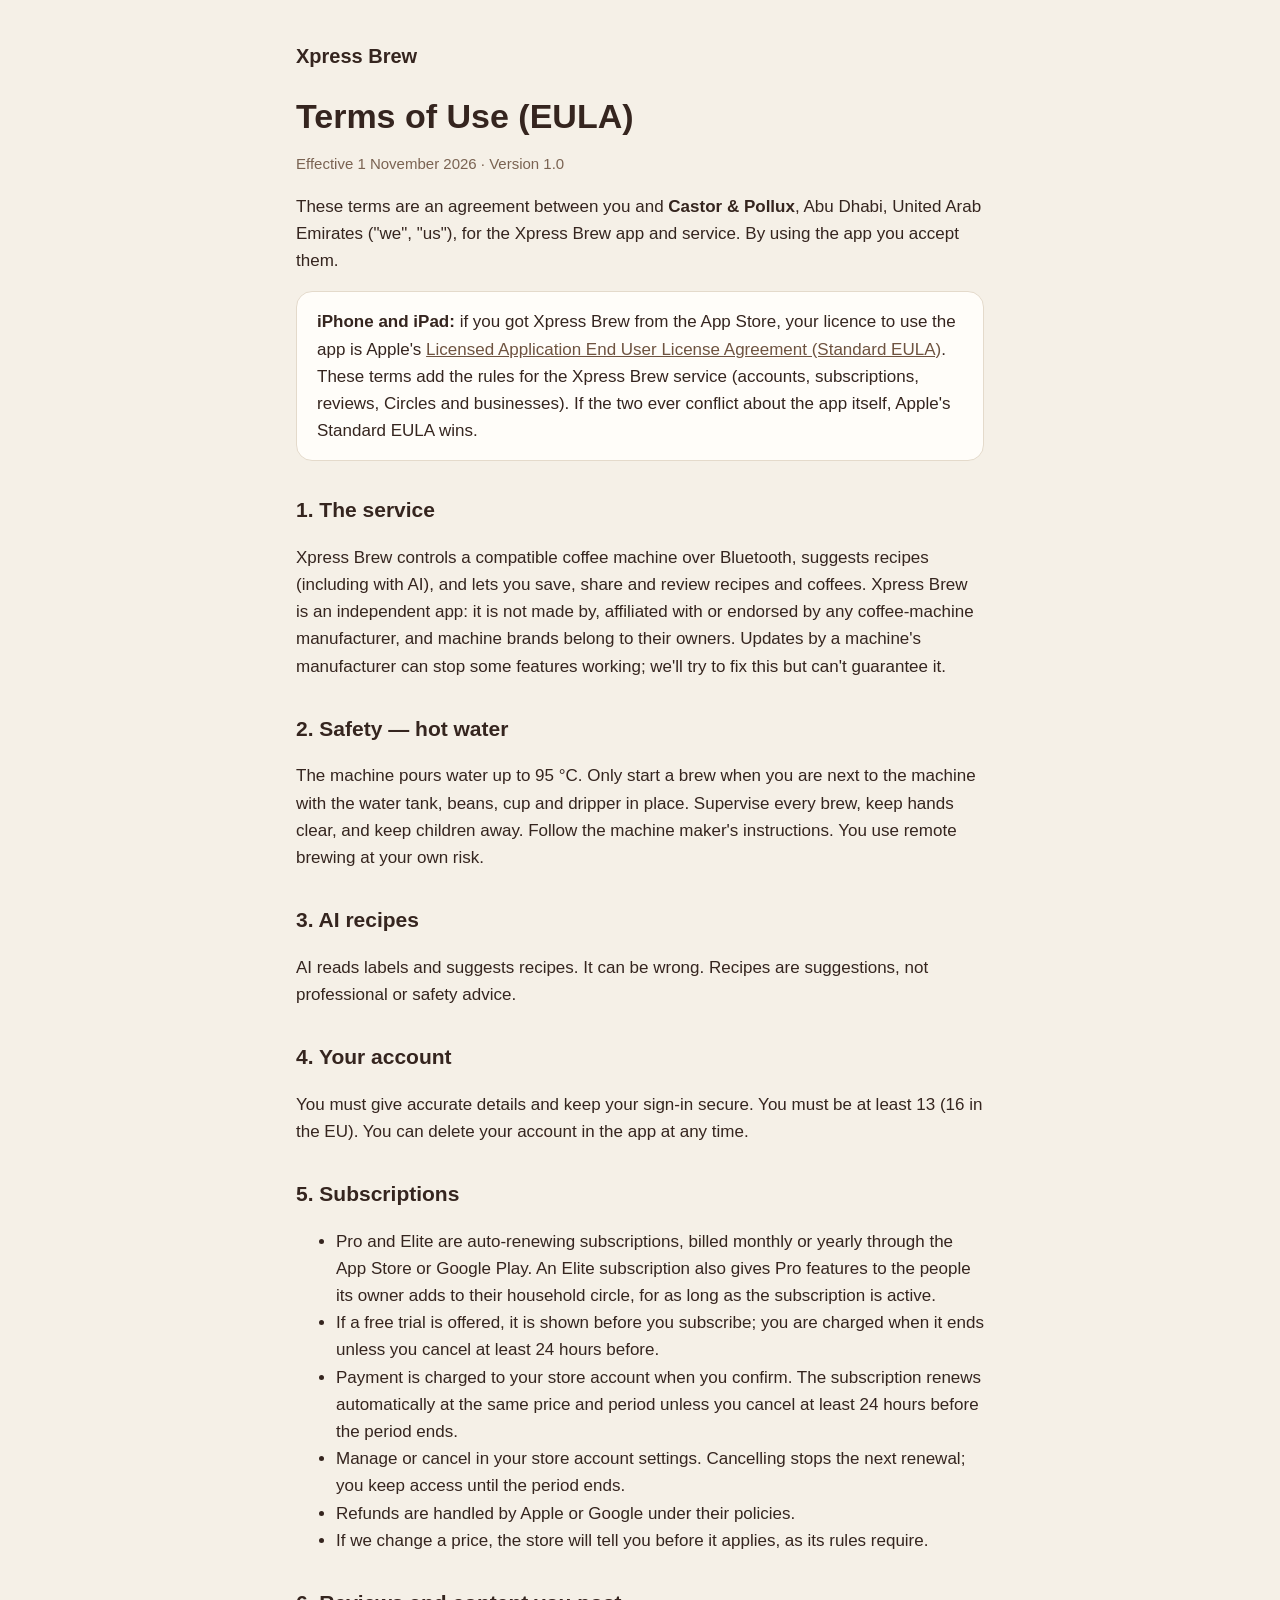
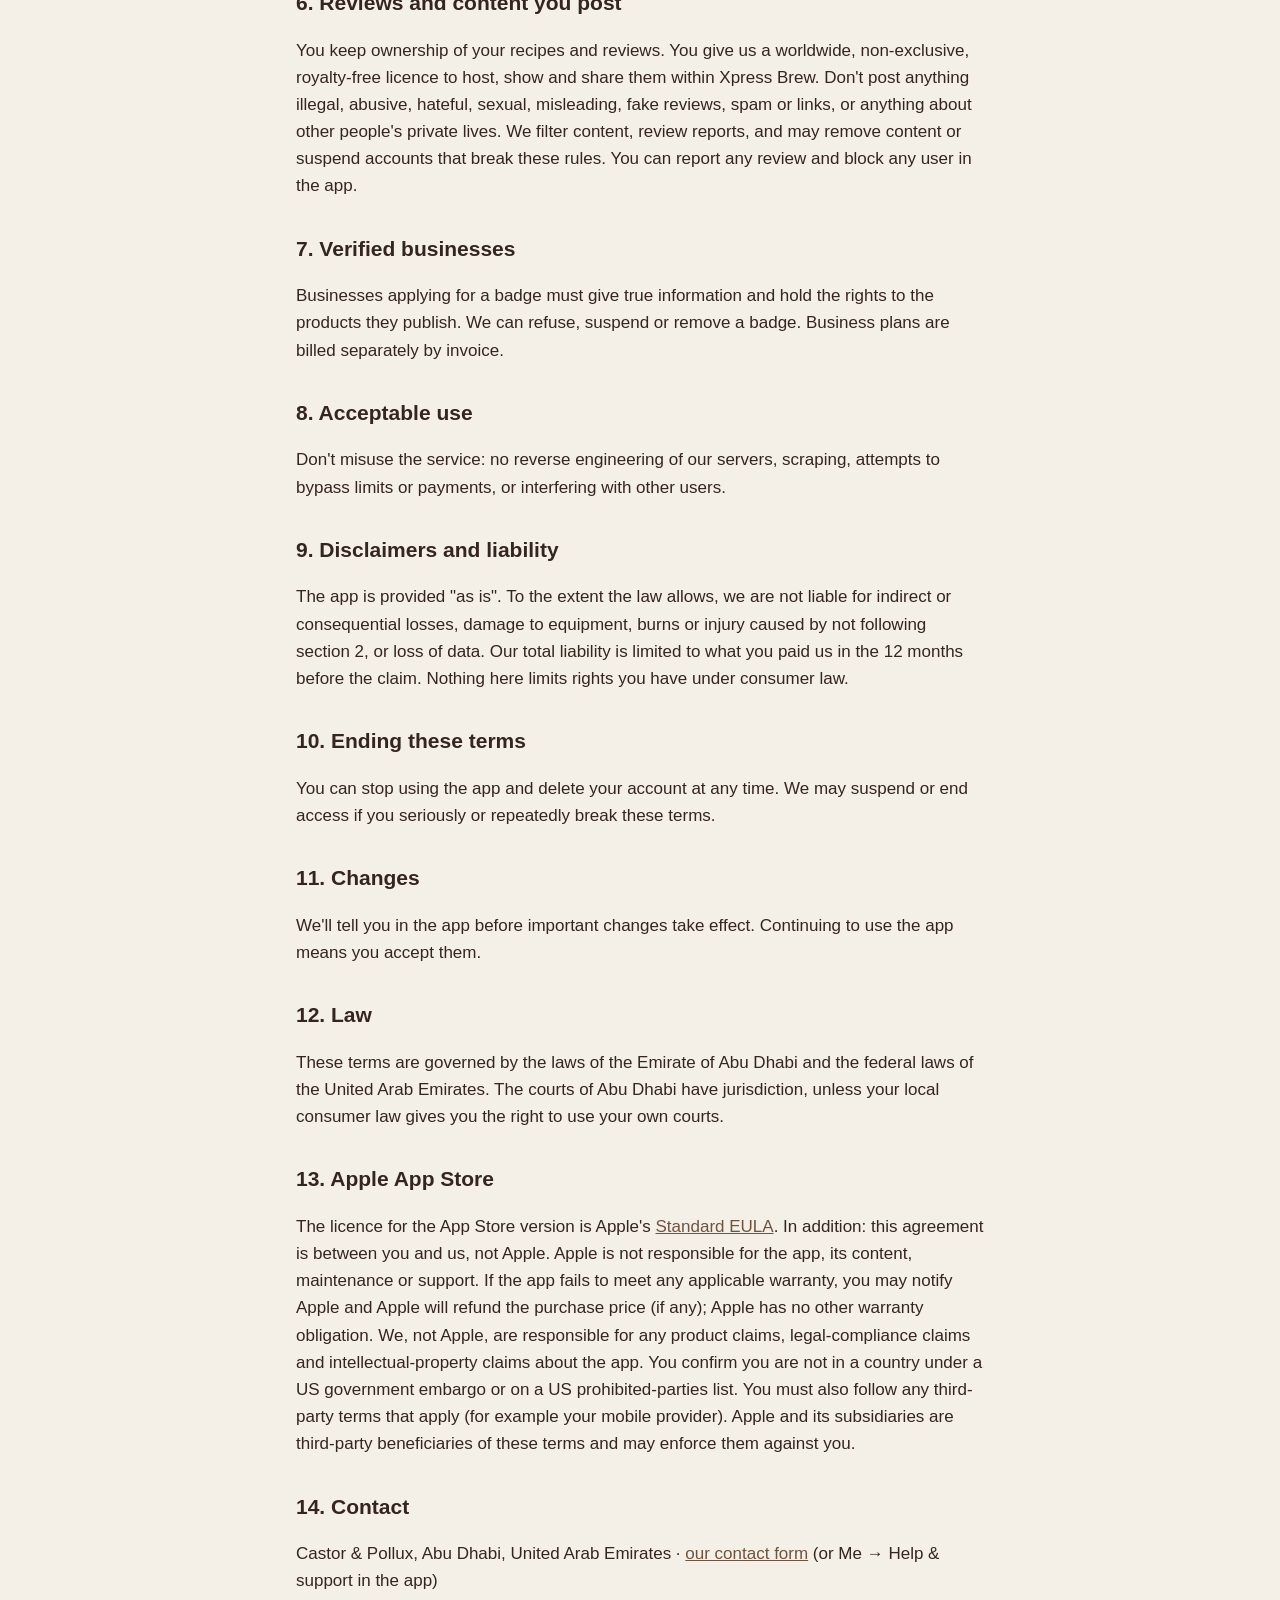
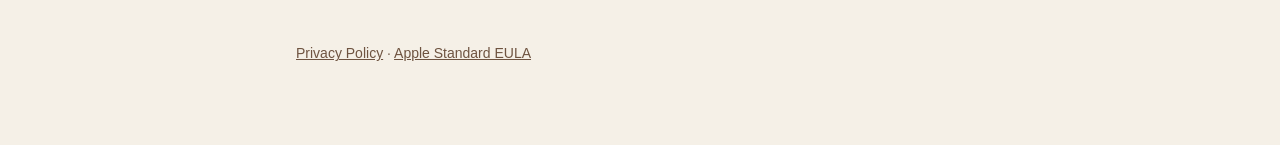
==== terms.html @ c638bc99 "Updates" ====
<!doctype html>
<html lang="en">
<head>
<meta charset="utf-8">
<meta name="viewport" content="width=device-width, initial-scale=1">
<title>Terms of Use — Xpress Brew</title>
<link rel="stylesheet" href="/style.css">
</head>
<body>
<main>
<header><a href="/">Xpress Brew</a></header>
<h1>Terms of Use (EULA)</h1>
<p class="muted">Effective 1 November 2026 · Version 1.0</p>

<p>These terms are an agreement between you and <strong>Castor &amp; Pollux</strong>, Abu Dhabi, United Arab Emirates
("we", "us"), for the Xpress Brew app and service. By using the app you accept them.</p>

<p class="card"><strong>iPhone and iPad:</strong> if you got Xpress Brew from the App Store, your licence to use the app is
Apple's <a href="https://www.apple.com/legal/internet-services/itunes/dev/stdeula/" target="_blank" rel="noopener">Licensed
Application End User License Agreement (Standard EULA)</a>. These terms add the rules for the Xpress Brew service (accounts,
subscriptions, reviews, Circles and businesses). If the two ever conflict about the app itself, Apple's Standard EULA wins.</p>

<h2>1. The service</h2>
<p>Xpress Brew controls a compatible coffee machine over Bluetooth, suggests recipes (including with AI), and lets you save,
share and review recipes and coffees. Xpress Brew is an independent app: it is not made by, affiliated with or endorsed by
any coffee-machine manufacturer, and machine brands belong to their owners. Updates by a machine's manufacturer can stop some
features working; we'll try to fix this but can't guarantee it.</p>

<h2>2. Safety — hot water</h2>
<p>The machine pours water up to 95 °C. Only start a brew when you are next to the machine with the water tank, beans, cup and
dripper in place. Supervise every brew, keep hands clear, and keep children away. Follow the machine maker's instructions.
You use remote brewing at your own risk.</p>

<h2>3. AI recipes</h2>
<p>AI reads labels and suggests recipes. It can be wrong. Recipes are suggestions, not professional or safety advice.</p>

<h2>4. Your account</h2>
<p>You must give accurate details and keep your sign-in secure. You must be at least 13 (16 in the EU). You can delete your
account in the app at any time.</p>

<h2>5. Subscriptions</h2>
<ul>
  <li>Pro and Elite are auto-renewing subscriptions, billed monthly or yearly through the App Store or Google Play. An Elite subscription also gives Pro features to the people its owner adds to their household circle, for as long as the subscription is active.</li>
  <li>If a free trial is offered, it is shown before you subscribe; you are charged when it ends unless you cancel at least 24 hours before.</li>
  <li>Payment is charged to your store account when you confirm. The subscription renews automatically at the same price and
  period unless you cancel at least 24 hours before the period ends.</li>
  <li>Manage or cancel in your store account settings. Cancelling stops the next renewal; you keep access until the period ends.</li>
  <li>Refunds are handled by Apple or Google under their policies.</li>
  <li>If we change a price, the store will tell you before it applies, as its rules require.</li>
</ul>

<h2>6. Reviews and content you post</h2>
<p>You keep ownership of your recipes and reviews. You give us a worldwide, non-exclusive, royalty-free licence to host,
show and share them within Xpress Brew. Don't post anything illegal, abusive, hateful, sexual, misleading, fake reviews,
spam or links, or anything about other people's private lives. We filter content, review reports, and may remove content or
suspend accounts that break these rules. You can report any review and block any user in the app.</p>

<h2>7. Verified businesses</h2>
<p>Businesses applying for a badge must give true information and hold the rights to the products they publish. We can
refuse, suspend or remove a badge. Business plans are billed separately by invoice.</p>

<h2>8. Acceptable use</h2>
<p>Don't misuse the service: no reverse engineering of our servers, scraping, attempts to bypass limits or payments, or
interfering with other users.</p>

<h2>9. Disclaimers and liability</h2>
<p>The app is provided "as is". To the extent the law allows, we are not liable for indirect or consequential losses, damage
to equipment, burns or injury caused by not following section 2, or loss of data. Our total liability is limited to what you
paid us in the 12 months before the claim. Nothing here limits rights you have under consumer law.</p>

<h2>10. Ending these terms</h2>
<p>You can stop using the app and delete your account at any time. We may suspend or end access if you seriously or
repeatedly break these terms.</p>

<h2>11. Changes</h2>
<p>We'll tell you in the app before important changes take effect. Continuing to use the app means you accept them.</p>

<h2>12. Law</h2>
<p>These terms are governed by the laws of the Emirate of Abu Dhabi and the federal laws of the United Arab Emirates. The
courts of Abu Dhabi have jurisdiction, unless your local consumer law gives you the right to use your own courts.</p>

<h2>13. Apple App Store</h2>
<p>The licence for the App Store version is Apple's
<a href="https://www.apple.com/legal/internet-services/itunes/dev/stdeula/" target="_blank" rel="noopener">Standard EULA</a>.
In addition: this agreement is between you and us, not Apple. Apple is not
responsible for the app, its content, maintenance or support. If the app fails to meet any applicable warranty, you may
notify Apple and Apple will refund the purchase price (if any); Apple has no other warranty obligation. We, not Apple, are
responsible for any product claims, legal-compliance claims and intellectual-property claims about the app. You confirm you
are not in a country under a US government embargo or on a US prohibited-parties list. You must also follow any third-party
terms that apply (for example your mobile provider). Apple and its subsidiaries are third-party beneficiaries of these terms
and may enforce them against you.</p>

<h2>14. Contact</h2>
<p>Castor &amp; Pollux, Abu Dhabi, United Arab Emirates · <a href="/contact">our contact form</a> (or Me → Help &amp; support in the app)</p>

<footer><a href="/privacy">Privacy Policy</a> · <a href="https://www.apple.com/legal/internet-services/itunes/dev/stdeula/" target="_blank" rel="noopener">Apple Standard EULA</a></footer>
</main>
</body>
</html>
---- style.css ----
:root {
  --cream: #F5F0E7; --espresso: #35251F; --mocha: #8B6B52; --sage: #A8B39A;
  --muted: #7A6352; --line: #E4DACB; --card: #FFFDF9;
}
* { box-sizing: border-box; }
body {
  margin: 0; background: var(--cream); color: var(--espresso);
  font: 17px/1.6 -apple-system, BlinkMacSystemFont, "Segoe UI", Roboto, "Helvetica Neue", Arial, sans-serif;
}
main { max-width: 720px; margin: 0 auto; padding: 40px 16px 80px; }
header a { color: var(--espresso); text-decoration: none; font-weight: 800; font-size: 20px; }
h1 { font-size: 34px; line-height: 1.2; margin: 24px 0 4px; }
h2 { font-size: 21px; margin: 32px 0 8px; }
p, li { color: var(--espresso); }
.muted { color: var(--muted); font-size: 15px; }
a { color: #6E5340; }
.card { background: var(--card); border: 1px solid var(--line); border-radius: 16px; padding: 16px 20px; margin: 16px 0; }
.links { display: flex; gap: 16px; flex-wrap: wrap; margin-top: 24px; }
.btn { display: inline-block; background: var(--mocha); color: #fff; padding: 12px 20px; border-radius: 12px; text-decoration: none; font-weight: 700; }
footer { margin-top: 48px; font-size: 14px; color: var(--muted); }
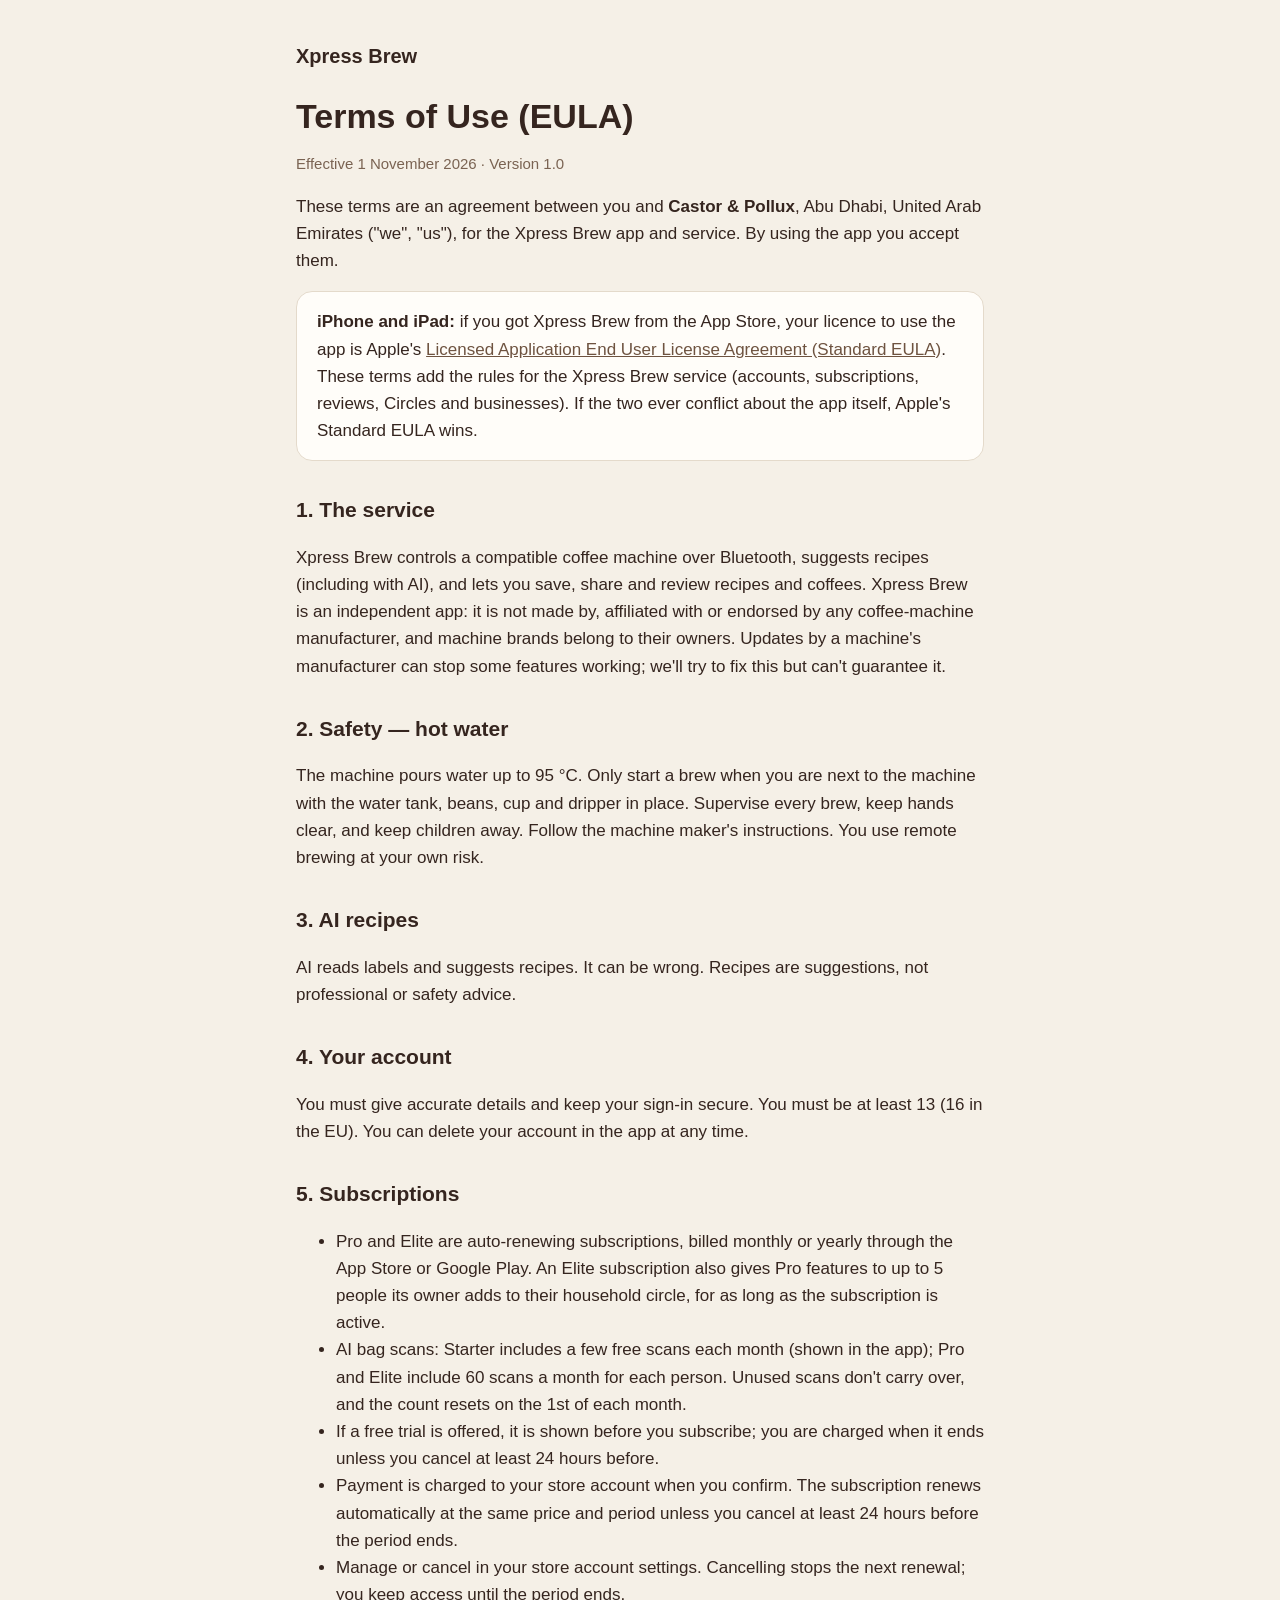
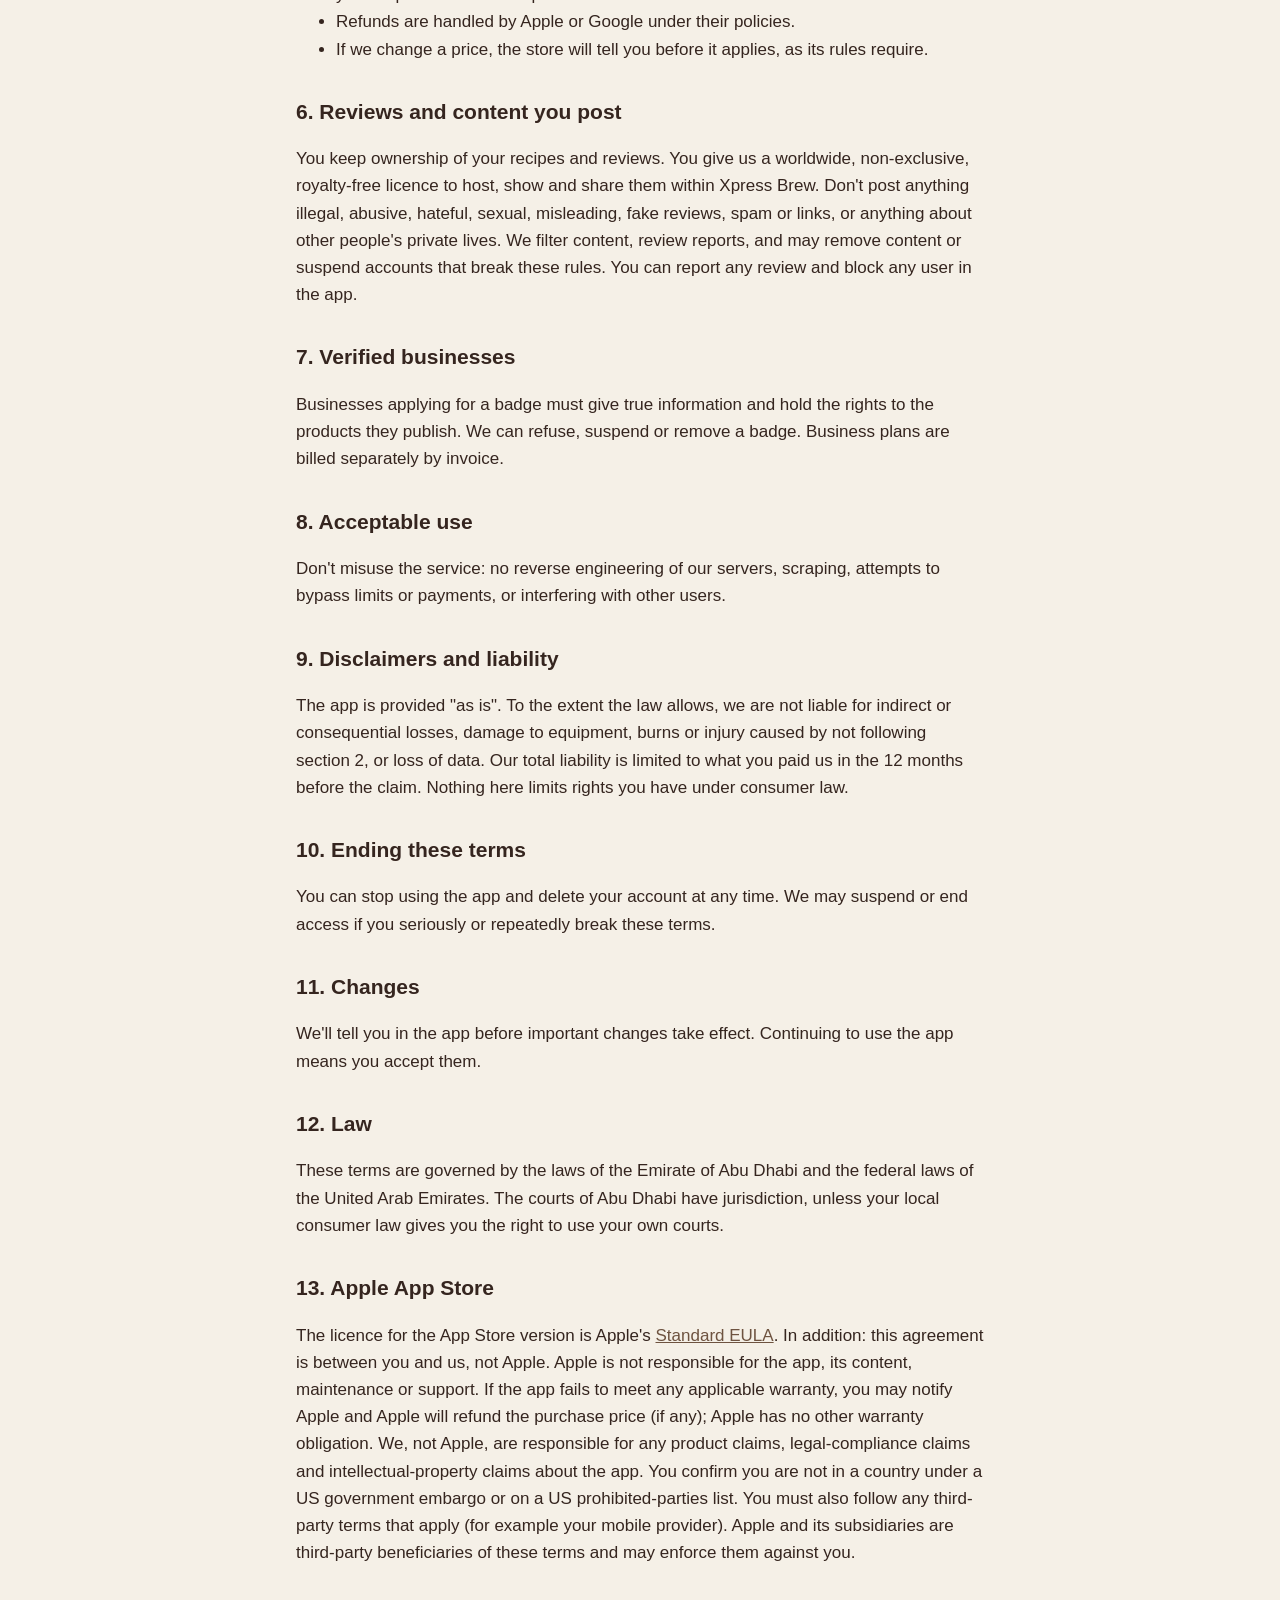
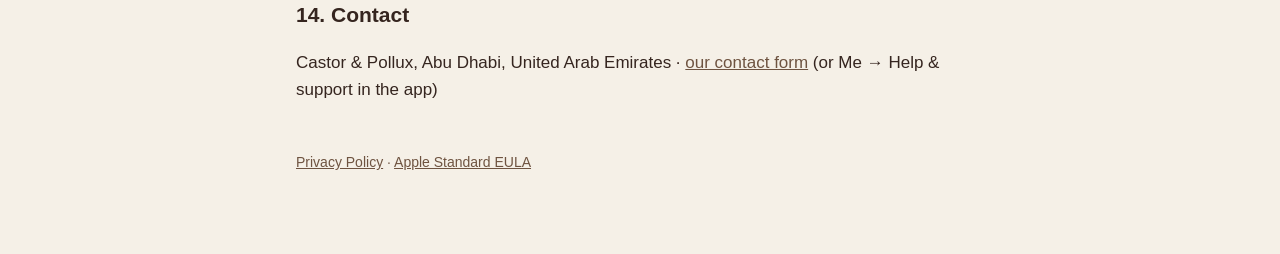
==== commit 8a7ad4d8: "Updates" ====
--- a/terms.html
+++ b/terms.html
@@ -40,7 +40,8 @@
 
 <h2>5. Subscriptions</h2>
 <ul>
-  <li>Pro and Elite are auto-renewing subscriptions, billed monthly or yearly through the App Store or Google Play. An Elite subscription also gives Pro features to the people its owner adds to their household circle, for as long as the subscription is active.</li>
+  <li>Pro and Elite are auto-renewing subscriptions, billed monthly or yearly through the App Store or Google Play. An Elite subscription also gives Pro features to up to 5 people its owner adds to their household circle, for as long as the subscription is active.</li>
+  <li>AI bag scans: Starter includes a few free scans each month (shown in the app); Pro and Elite include 60 scans a month for each person. Unused scans don't carry over, and the count resets on the 1st of each month.</li>
   <li>If a free trial is offered, it is shown before you subscribe; you are charged when it ends unless you cancel at least 24 hours before.</li>
   <li>Payment is charged to your store account when you confirm. The subscription renews automatically at the same price and
   period unless you cancel at least 24 hours before the period ends.</li>
